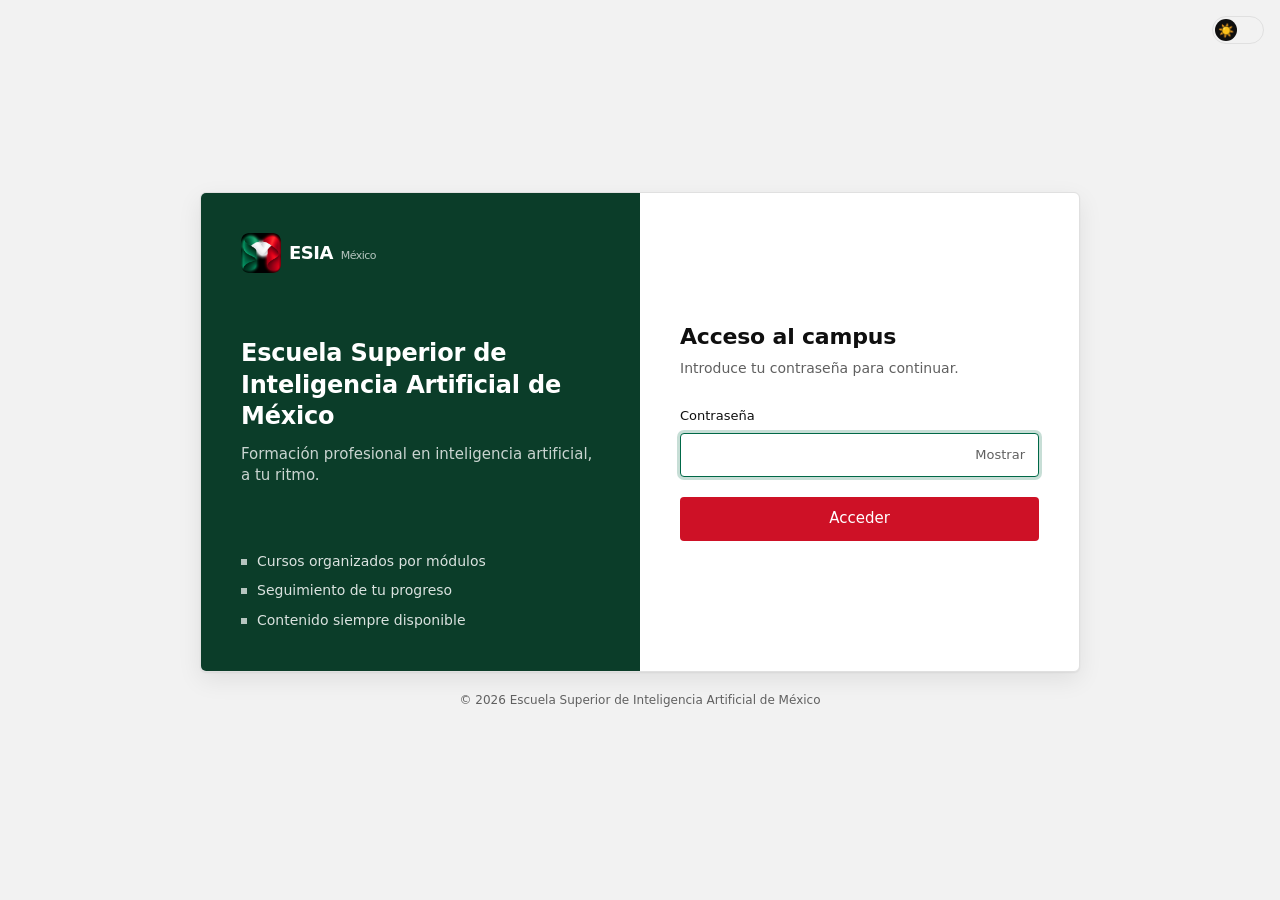
==== escuela.html @ 3054005b "Escuela Superior de IA de México: sitio basado en la de Paraguay Misma estructura y cursos, con text" ====
<!doctype html>
<html lang="es">
<head>
  <meta charset="utf-8">
  <meta name="viewport" content="width=device-width, initial-scale=1">
  <title>ESIA México · Escuela</title>
  <meta name="theme-color" content="#242527">
  <meta name="robots" content="noindex">
  <link rel="icon" href="assets/favicon.png" type="image/png">
  <link rel="apple-touch-icon" href="assets/apple-touch-icon.png">
  <link rel="stylesheet" href="css/styles.css">
  <script src="js/redirect.js"></script>
  <script src="js/theme.js"></script>
  <script src="js/auth.js"></script>
  <script>
    // Guardia de acceso: sin sesión, vuelve a la portada antes de pintar nada.
    if (!EsiaAuth.isLoggedIn()) { window.location.replace('index.html'); }
  </script>
</head>
<body class="school-page">
  <header class="topbar">
    <div class="topbar-left">
      <button id="menu-btn" class="icon-btn" aria-label="Menú" aria-controls="sidebar" aria-expanded="false">
        <svg viewBox="0 0 24 24" width="24" height="24"><path fill="currentColor" d="M3 6h18v2H3zm0 5h18v2H3zm0 5h18v2H3z"/></svg>
      </button>
      <a href="#/" class="brand" aria-label="Inicio">
        <img class="brand-logo" src="assets/logo.png" alt="" width="32" height="32">
        <span class="brand-text">ESIA <small>México</small></span>
      </a>
    </div>

    <form id="search-form" class="search" role="search">
      <span class="search-icon" aria-hidden="true">
        <svg viewBox="0 0 24 24" width="18" height="18" fill="none" stroke="currentColor" stroke-width="2" stroke-linecap="round" stroke-linejoin="round"><circle cx="11" cy="11" r="7"/><path d="m20 20-3.5-3.5"/></svg>
      </span>
      <input id="search" type="search" placeholder="Buscar lecciones" aria-label="Buscar lecciones" autocomplete="off" enterkeyhint="search">
      <button type="button" id="search-clear" class="search-clear" aria-label="Borrar búsqueda">×</button>
    </form>

    <div class="topbar-right">
      <button id="theme-btn" class="switch" type="button" role="switch" aria-checked="false" aria-label="Modo oscuro"><span class="switch-knob" aria-hidden="true"></span></button>
      <button id="logout-btn" class="btn btn-ghost" type="button">Salir</button>
    </div>
  </header>

  <div class="shell">
    <aside id="sidebar" class="sidebar" aria-label="Navegación"></aside>
    <div id="backdrop" class="backdrop" hidden></div>
    <main id="view" class="view" tabindex="-1"></main>
  </div>

  <noscript><p class="noscript">Esta plataforma necesita JavaScript.</p></noscript>

  <script src="js/data.js"></script>
  <script src="js/app.js"></script>
</body>
</html>
---- css/styles.css ----
:root {
  --bg: #242527;
  --surface: #2c2d30;
  --surface-2: #36373b;
  --surface-3: #4a4b50;
  --text: #f1f1f1;
  --text-dim: #b4b5ba;
  --red: #ce1126;
  --red-dark: #a50d1e;
  --blue: #3ea6ff;
  --accent: #1f9d63;
  --accent-deep: #0b3d29;
  --on-text: #242527;
  --topbar-bg: rgba(36, 37, 39, .95);
  --error: #ff6b81;
  --radius: 6px;
  --topbar-h: 56px;
  --sidebar-w: 240px;
}

*, *::before, *::after { box-sizing: border-box; }
html { -webkit-text-size-adjust: 100%; }
html { color-scheme: dark; }
html[data-theme="light"] {
  color-scheme: light;
  --bg: #ffffff;
  --surface: #ffffff;
  --surface-2: #f2f2f2;
  --surface-3: #e0e0e0;
  --text: #0f0f0f;
  --text-dim: #606060;
  --on-text: #ffffff;
  --topbar-bg: rgba(255, 255, 255, .95);
  --blue: #065fd4;
  --accent: #006847;
  --accent-deep: #0b3d29;
  --error: #c4001f;
}
body {
  margin: 0;
  background: var(--bg);
  color: var(--text);
  font-family: Roboto, "Segoe UI", system-ui, -apple-system, Arial, sans-serif;
  font-size: 14px;
  line-height: 1.4;
  -webkit-font-smoothing: antialiased;
  overflow-x: hidden;
  overflow-wrap: break-word;
}
a { color: inherit; text-decoration: none; }
img { display: block; max-width: 100%; }
h1, h2, h3, p { margin: 0; }
:focus-visible { outline: 2px solid var(--blue); outline-offset: 2px; }
[hidden] { display: none !important; }

/* ---------- Marca ---------- */
.brand { display: inline-flex; align-items: center; gap: 8px; font-weight: 700; letter-spacing: -0.5px; }
.brand-logo { width: 32px; height: 32px; object-fit: contain; flex: none; border-radius: 6px; }
.brand-text { font-size: 18px; }
.brand-text small { font-weight: 400; color: var(--text-dim); font-size: 11px; margin-left: 2px; }

/* ---------- Botones ---------- */
.btn {
  display: inline-flex; align-items: center; justify-content: center; gap: 6px;
  border: 0; border-radius: 6px; padding: 0 16px; min-height: 36px;
  font: inherit; font-weight: 500; cursor: pointer; transition: background .15s;
  text-align: center;
}
.btn-primary { background: var(--accent); color: #fff; }
.btn-primary:hover { background: var(--accent-deep); }
html:not([data-theme="light"]) .btn-primary:hover { background: #27b673; }
.btn-secondary { background: transparent; color: var(--text); border: 1px solid var(--surface-3); }
.btn-secondary:hover { background: var(--surface-2); }
.btn-ghost { background: transparent; color: var(--text); border: 1px solid var(--surface-3); }
.btn-ghost:hover { background: var(--surface-2); }
.btn-block { width: 100%; min-height: 44px; border-radius: 4px; font-size: 15px; }
.intro .btn-primary { background: var(--red); color: #fff; opacity: 1; }
.intro .btn-primary:hover { background: var(--red-dark); }
.icon-btn {
  display: grid; place-items: center; width: 40px; height: 40px; border: 0; border-radius: 50%;
  background: transparent; color: var(--text); cursor: pointer; font-size: 16px; flex: none;
}
.icon-btn:hover { background: var(--surface-2); }

/* ---------- Introducción ---------- */
.intro-page { min-height: 100vh; min-height: 100dvh; background: var(--surface-2); }
.intro {
  position: relative; min-height: 100vh; min-height: 100dvh; display: flex; flex-direction: column;
  align-items: center; justify-content: center; padding: 24px 16px;
}
.intro-card {
  display: grid; grid-template-columns: 1fr 1fr; width: 100%; max-width: 880px; min-height: 480px;
  background: var(--bg); border: 1px solid var(--surface-3); border-radius: 6px; overflow: hidden;
  box-shadow: 0 1px 2px rgba(0, 0, 0, .06), 0 8px 24px rgba(0, 0, 0, .08);
}
.intro-aside {
  display: flex; flex-direction: column; justify-content: space-between; gap: 32px; padding: 40px;
  background: var(--accent-deep); color: #fff;
}
.intro-aside .brand-text small { color: rgba(255, 255, 255, .7); }
.intro-aside .brand-logo { width: 40px; height: 40px; border-radius: 8px; }
.intro-aside h1 { font-size: 24px; line-height: 1.3; font-weight: 600; letter-spacing: -.2px; margin-bottom: 12px; }
.lead { color: rgba(255, 255, 255, .78); font-size: 15px; }
.intro-points { list-style: none; margin: 0; padding: 0; display: grid; gap: 10px; color: rgba(255, 255, 255, .85); font-size: 14px; }
.intro-points li { display: flex; align-items: center; gap: 10px; }
.intro-points li::before { content: ""; width: 6px; height: 6px; background: #fff; opacity: .7; flex: none; }
.intro-aside, .intro-main { min-width: 0; }
.intro-main { display: flex; flex-direction: column; justify-content: center; padding: 40px; }
.intro-main h2 { font-size: 22px; font-weight: 600; letter-spacing: -.2px; }
.intro-note { color: var(--text-dim); margin: 6px 0 28px; }
.gate label { display: block; font-weight: 500; font-size: 13px; margin-bottom: 8px; }
.gate-field { position: relative; display: flex; align-items: center; }
.gate input {
  width: 100%; height: 44px; padding: 0 84px 0 14px; border-radius: 4px;
  background: var(--bg); color: var(--text); border: 1px solid var(--surface-3); font: inherit; font-size: 16px;
}
.gate input:hover { border-color: var(--text-dim); }
.gate input:focus { outline: none; border-color: var(--accent); box-shadow: 0 0 0 3px color-mix(in srgb, var(--accent) 22%, transparent); }
.gate input[aria-invalid="true"] { border-color: var(--error); }
.gate-toggle {
  position: absolute; right: 4px; height: 36px; padding: 0 10px; border: 0; border-radius: 4px;
  background: transparent; color: var(--text-dim); font: inherit; font-size: 13px; cursor: pointer;
}
.gate-toggle:hover { color: var(--text); background: var(--surface-2); }
.gate-error { color: var(--error); margin-top: 10px; font-size: 13px; }
.gate .btn-block { margin-top: 20px; }
.intro-foot { margin-top: 20px; color: var(--text-dim); font-size: 12px; text-align: center; }
.shake { animation: shake .4s; }
@keyframes shake {
  20%, 60% { transform: translateX(-6px); }
  40%, 80% { transform: translateX(6px); }
}

/* ---------- Barra superior ---------- */
.topbar {
  position: fixed; inset: 0 0 auto 0; z-index: 30; height: var(--topbar-h);
  display: flex; align-items: center; justify-content: space-between; gap: 12px; padding: 0 16px;
  background: var(--topbar-bg); backdrop-filter: blur(8px); border-bottom: 1px solid var(--surface-3);
}
.topbar-left { display: flex; align-items: center; gap: 8px; }
.topbar-right { display: flex; align-items: center; gap: 8px; min-width: 100px; justify-content: flex-end; }
.search {
  position: relative; display: flex; align-items: center; flex: 0 1 560px; min-width: 0; height: 40px;
  background: var(--bg); border: 1px solid var(--surface-3); border-radius: 4px;
  transition: background .15s, border-color .15s, box-shadow .15s;
}
.search:hover { border-color: var(--text-dim); }
.search:focus-within {
  background: var(--bg); border-color: var(--accent); box-shadow: 0 0 0 3px color-mix(in srgb, var(--accent) 22%, transparent);
}
.search-icon { position: absolute; left: 14px; color: var(--text-dim); pointer-events: none; display: grid; }
.search input {
  flex: 1; min-width: 0; height: 100%; padding: 0 40px 0 44px; background: transparent; color: var(--text);
  border: 0; border-radius: 4px; font: inherit; font-size: 15px; appearance: none; -webkit-appearance: none;
}
.search input:focus { outline: none; }
.search input::placeholder { color: var(--text-dim); }
.search input::-webkit-search-cancel-button { display: none; }
.search-clear {
  position: absolute; right: 6px; width: 28px; height: 28px; border: 0; border-radius: 50%;
  background: transparent; color: var(--text-dim); cursor: pointer; font-size: 18px; line-height: 1;
}
.search-clear:hover { background: var(--surface-3); color: var(--text); }
.search:not(.has-value) .search-clear { display: none; }

/* ---------- Interruptor de tema ---------- */
.switch {
  position: relative; flex: none; width: 52px; height: 28px; padding: 0; border: 1px solid var(--surface-3);
  border-radius: 14px; background: var(--surface-2); cursor: pointer; transition: background .2s;
}
.switch-knob {
  position: absolute; top: 2px; left: 2px; width: 22px; height: 22px; border-radius: 50%;
  display: grid; place-items: center; font-size: 13px; line-height: 1;
  background: var(--text); color: var(--on-text); transition: transform .2s;
}
.switch[aria-checked="true"] .switch-knob { transform: translateX(24px); }
.intro-theme { position: absolute; top: 16px; right: 16px; z-index: 2; }

/* ---------- Estructura ---------- */
.shell { padding-top: var(--topbar-h); display: flex; min-height: 100vh; max-width: 100%; }
.sidebar {
  position: fixed; top: var(--topbar-h); bottom: 0; left: 0; width: var(--sidebar-w);
  padding: 12px; overflow-y: auto; background: var(--bg); z-index: 25;
}
.view { flex: 1; min-width: 0; max-width: 100%; margin-left: var(--sidebar-w); padding: 12px 24px 48px; outline: none; }
.sidebar-collapsed .sidebar { display: none; }
.sidebar-collapsed .view { margin-left: 0; }
.backdrop { position: fixed; inset: 0; background: rgba(0, 0, 0, .6); z-index: 20; }

.side-item {
  display: flex; align-items: center; gap: 12px; padding: 8px 12px; border-radius: 6px; line-height: 1.3;
}
.side-item:hover { background: var(--surface-2); }
.side-item.active { background: var(--surface-2); font-weight: 600; box-shadow: inset 3px 0 0 var(--accent); }
.side-logout { width: 100%; margin-top: 16px; border: 0; background: transparent; color: var(--text-dim); font: inherit; cursor: pointer; text-align: left; }
.side-num { flex: none; display: grid; place-items: center; width: 24px; height: 24px; border-radius: 4px; background: var(--surface-3); font-size: 12px; font-weight: 600; }
.side-item.active .side-num { background: var(--accent); color: #fff; }
.side-icon { width: 24px; text-align: center; flex: none; font-size: 18px; }
.side-label { display: grid; min-width: 0; }
.side-sub { color: var(--text-dim); font-size: 12px; }
.progress .progress-text { margin-top: 8px; }
.side-title { margin: 24px 12px 8px; font-weight: 600; font-size: 11px; letter-spacing: .08em; text-transform: uppercase; color: var(--text-dim); }
.side-title.current { color: var(--text); }
.chips-sub { padding-top: 0; }
.chips-sub .chip { background: transparent; border: 1px solid var(--surface-3); }
.chips-sub .chip.active { background: var(--text); border-color: var(--text); }
.progress { padding: 4px 12px; }


/* ---------- Contenido ---------- */
.view-title { font-size: 24px; font-weight: 700; margin: 8px 0 16px; letter-spacing: -.3px; }
.eyebrow { font-size: 11px; font-weight: 600; letter-spacing: .1em; text-transform: uppercase; color: var(--text-dim); }
.crumb { display: inline-block; margin: 4px 0 8px; color: var(--text-dim); font-weight: 500; }
.crumb:hover { color: var(--text); }
.empty { display: grid; justify-items: center; gap: 12px; padding: 80px 16px; color: var(--text-dim); text-align: center; }
.empty-icon { font-size: 48px; }
.thumb { position: relative; aspect-ratio: 16 / 9; border-radius: 4px; overflow: hidden; background: var(--surface-2); flex: none; }
.thumb img { width: 100%; height: 100%; object-fit: cover; }
.thumb-fallback { visibility: hidden; }
.thumb-sm { width: 128px; }

.bar { height: 4px; border-radius: 2px; background: var(--surface-3); overflow: hidden; }
.bar span { display: block; height: 100%; width: 0; background: var(--accent); transition: width .3s; }
.progress-block { display: grid; gap: 6px; margin: 12px 0; }
.progress-text { color: var(--text-dim); font-size: 12px; }

/* Inicio: continuar + cursos */
.resume {
  display: flex; align-items: center; gap: 16px; padding: 12px; margin-bottom: 20px;
  background: var(--bg); border: 1px solid var(--surface-3); border-left: 3px solid var(--accent); border-radius: var(--radius);
}
.resume:hover { background: var(--surface-2); }
.resume .lesson-text { flex: 1; }
.courses { display: grid; grid-template-columns: repeat(auto-fill, minmax(320px, 1fr)); gap: 16px; max-width: 1000px; }
.course-card { display: flex; flex-direction: column; padding: 24px; background: var(--bg); border: 1px solid var(--surface-3); border-top: 3px solid var(--accent); border-radius: 6px; }
.lead-line { color: var(--text-dim); margin: -8px 0 20px; font-size: 15px; }
.course-desc { color: var(--text-dim); margin-top: 6px; font-size: 14px; max-width: 60ch; }
.course-title { font-size: 18px; line-height: 1.3; margin-top: 4px; }
.course-meta { color: var(--text-dim); margin-top: 4px; }
.course-actions { display: flex; flex-wrap: wrap; gap: 8px; margin-top: auto; padding-top: 8px; }

/* Curso: módulos y lecciones numeradas */
.course-head { display: flex; align-items: flex-start; justify-content: space-between; gap: 16px; flex-wrap: wrap; max-width: 860px; margin-bottom: 8px; }
.course-head > div { flex: 1; min-width: 260px; }
.module { max-width: 860px; margin-top: 40px; }
.module-head { display: flex; align-items: flex-end; justify-content: space-between; gap: 12px; padding: 0 12px 12px; border-bottom: 2px solid var(--text); }
.module-title { font-size: 18px; font-weight: 600; margin-top: 4px; }
.count { color: var(--text-dim); font-weight: 600; font-variant-numeric: tabular-nums; }
.count.complete { color: var(--text); }
.count.complete::before { content: "✓ "; }

.lessons { list-style: none; margin: 0; padding: 0; }
.lesson { display: flex; align-items: center; gap: 12px; padding: 14px 12px; border-radius: 6px; }
.lesson:hover { background: var(--surface-2); }
.lesson.current { background: var(--surface-2); box-shadow: inset 3px 0 0 var(--accent); }
.lesson.current .lesson-title { font-weight: 600; }
.lesson-link { display: flex; align-items: center; gap: 16px; flex: 1; min-width: 0; }
.lesson-text { display: grid; gap: 2px; min-width: 0; }
.lesson-title { font-weight: 500; font-size: 15px; line-height: 1.45; }
.lesson-sub { color: var(--text-dim); font-size: 13px; }
.step { flex: none; width: 20px; text-align: center; color: var(--text-dim); font-size: 13px; font-weight: 500; font-variant-numeric: tabular-nums; }
.lesson.seen .lesson-title { color: var(--text-dim); }
.lesson.seen .thumb img { opacity: .55; }
.lessons-flat { max-width: 860px; }

/* Botón de visto: anillo fino; al marcar, solo una marca dibujada con trazo */
.check {
  position: relative; flex: none; width: 20px; height: 20px; padding: 0; margin-left: 4px;
  border: 1.5px solid var(--surface-3); border-radius: 50%; background: transparent; cursor: pointer;
  font-size: 0; color: var(--text); transition: border-color .15s, background .15s;
}
.check:hover { border-color: var(--text-dim); }
.check::after {
  content: ""; position: absolute; left: 5.5px; top: 2.5px; width: 4px; height: 8px;
  border: solid currentColor; border-width: 0 1.5px 1.5px 0; transform: rotate(45deg) scale(0);
  transition: transform .15s;
}
.check.on { border-color: var(--text); }
.check.on::after { transform: rotate(45deg) scale(1); }

/* Reproductor */
.watch { display: grid; grid-template-columns: minmax(0, 1fr) 380px; gap: 28px; max-width: 1600px; margin: 0 auto; }
.player { aspect-ratio: 16 / 9; border-radius: var(--radius); overflow: hidden; background: #000; margin-bottom: 14px; }
.player iframe { width: 100%; height: 100%; border: 0; display: block; }
.watch-title { font-size: 22px; overflow-wrap: anywhere; font-weight: 700; line-height: 1.3; margin: 4px 0; }
.watch-actions { display: flex; flex-wrap: wrap; align-items: center; gap: 8px; margin-top: 14px; }
.watch-nav { display: grid; grid-template-columns: 1fr 1fr; gap: 12px; margin-top: 24px; }
.nav-link { display: grid; gap: 2px; padding: 12px 14px; border-radius: var(--radius); background: var(--bg); border: 1px solid var(--surface-3); min-width: 0; }
.nav-link:hover { background: var(--surface-2); }
.nav-link small { color: var(--text-dim); font-weight: 600; }
.nav-link span { font-weight: 500; overflow: hidden; text-overflow: ellipsis; white-space: nowrap; }
.nav-next { text-align: right; grid-column: 2; }
.file-warning { margin-bottom: 12px; padding: 10px 14px; border-radius: var(--radius); background: var(--surface-2); border-left: 4px solid var(--accent); }

.queue { align-self: start; position: sticky; top: calc(var(--topbar-h) + 12px); max-height: calc(100vh - var(--topbar-h) - 24px); overflow-y: auto; padding: 0 4px 24px 0; }
.queue .crumb { margin-bottom: 16px; }
.queue-title { font-size: 18px; font-weight: 600; line-height: 1.35; }
.queue .progress-block { margin: 16px 0 8px; }
.queue-module { display: flex; justify-content: space-between; align-items: baseline; gap: 8px; margin: 32px 12px 8px; font-weight: 500; font-size: 13px; color: var(--text-dim); }
.queue-module span:first-child { letter-spacing: .02em; }
.lessons-compact .lesson { padding: 12px 12px; }
.lessons-compact .lesson-link { gap: 14px; }
.lessons-compact .lesson-title { font-size: 14px; line-height: 1.45; font-weight: 400; }
.lessons-compact .lesson.current .lesson-title { font-weight: 600; }

.noscript { padding: 24px; text-align: center; }

/* ---------- Responsive ---------- */
@media (max-width: 1200px) {
  .watch { grid-template-columns: 1fr; }
  .queue { position: static; max-height: none; }
}
@media (max-width: 1000px) {
  .topbar-right { min-width: 0; }
  .sidebar { transform: translateX(-100%); transition: transform .2s; box-shadow: 4px 0 20px rgba(0, 0, 0, .5); }
  .menu-open .sidebar { transform: none; }
  .view { margin-left: 0; padding: 8px 16px 40px; }
  .sidebar-collapsed .sidebar { display: block; }
}
@media (max-width: 640px) {
  :root { --topbar-h: 52px; }
  .topbar { padding: 0 8px; gap: 6px; padding-left: max(8px, env(safe-area-inset-left)); padding-right: max(8px, env(safe-area-inset-right)); }
  .topbar-left { gap: 2px; flex: none; }
  .brand-text { display: none; }
  .search { flex: 1 1 auto; min-width: 0; }
  .search input { font-size: 16px; }
  .topbar-right { min-width: 0; flex: none; }
  .topbar-right > .btn { display: none; }
  .sidebar { width: min(86vw, 320px); }
  .view { padding: 8px 16px 40px; }
  .view-title { font-size: 21px; }
  .courses { grid-template-columns: minmax(0, 1fr); }
  .course-card { padding: 16px; }
  .course-head { flex-direction: column; }
  .course-head > div { min-width: 0; width: 100%; }
  .course-head > .btn { width: 100%; }
  .resume { flex-wrap: wrap; }
  .resume .thumb-sm { display: none; }
  .resume .btn { width: 100%; }
  .module { margin-top: 28px; }
  .module-head, .lesson { padding-left: 4px; padding-right: 4px; }
  .lesson-link { gap: 10px; }
  .lesson .thumb-sm { width: 84px; }
  .lessons-compact .lesson .thumb-sm { display: none; }
  .check { width: 24px; height: 24px; }
  .check::after { left: 7.5px; top: 4px; }
  .watch { gap: 20px; }
  .player { border-radius: 0; margin-left: -16px; margin-right: -16px; }
  .watch-title { font-size: 19px; }
  .watch-actions { flex-direction: column; align-items: stretch; }
  .watch-actions .btn { width: 100%; min-height: 44px; }
  .watch-nav { grid-template-columns: minmax(0, 1fr); }
  .nav-next { grid-column: auto; text-align: left; }
  .nav-link span { white-space: normal; }
  .intro { padding: 16px 12px; justify-content: flex-start; padding-top: 56px; }
  .intro-card { grid-template-columns: minmax(0, 1fr); min-height: 0; }
  .intro-aside, .intro-main { padding: 24px 20px; }
  .intro-aside { gap: 20px; }
  .intro-aside h1 { font-size: 20px; }
  .gate input { font-size: 16px; }
}
@media (prefers-reduced-motion: reduce) {
  * { animation: none !important; transition: none !important; }
}
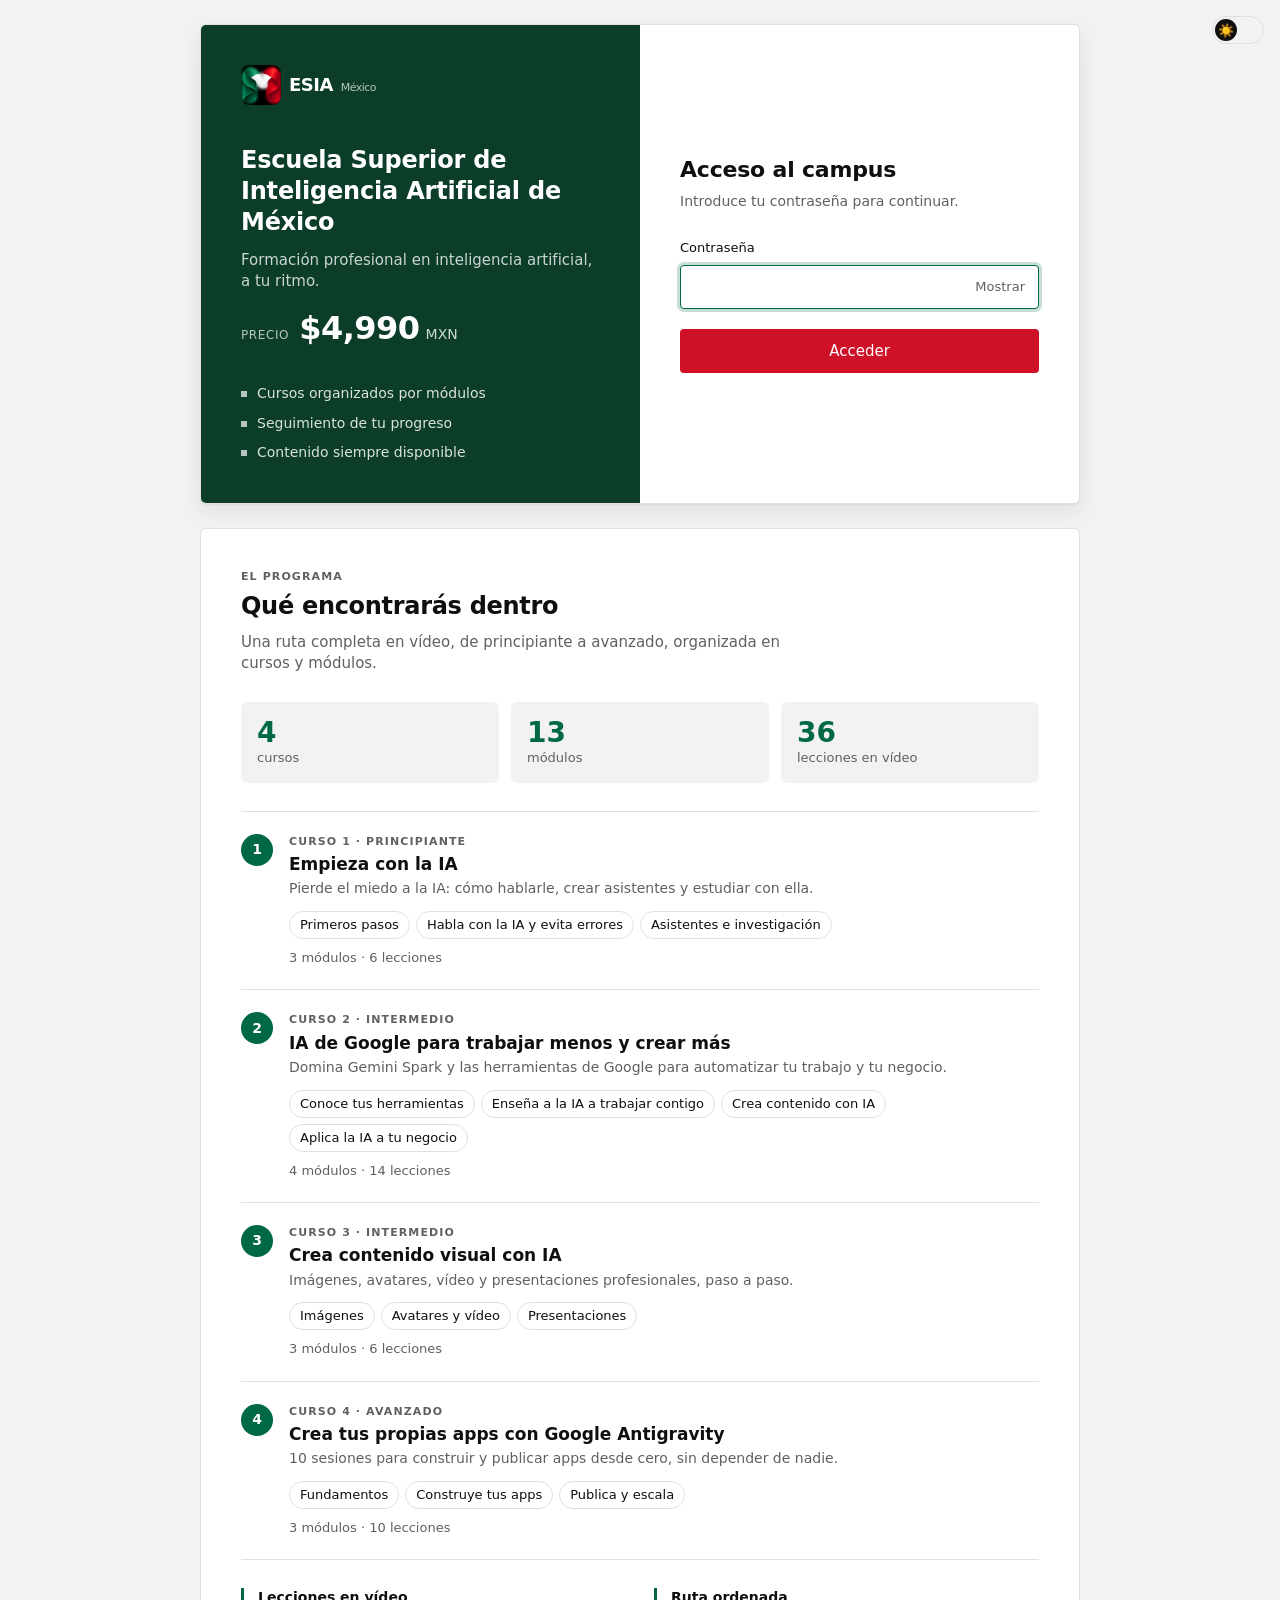
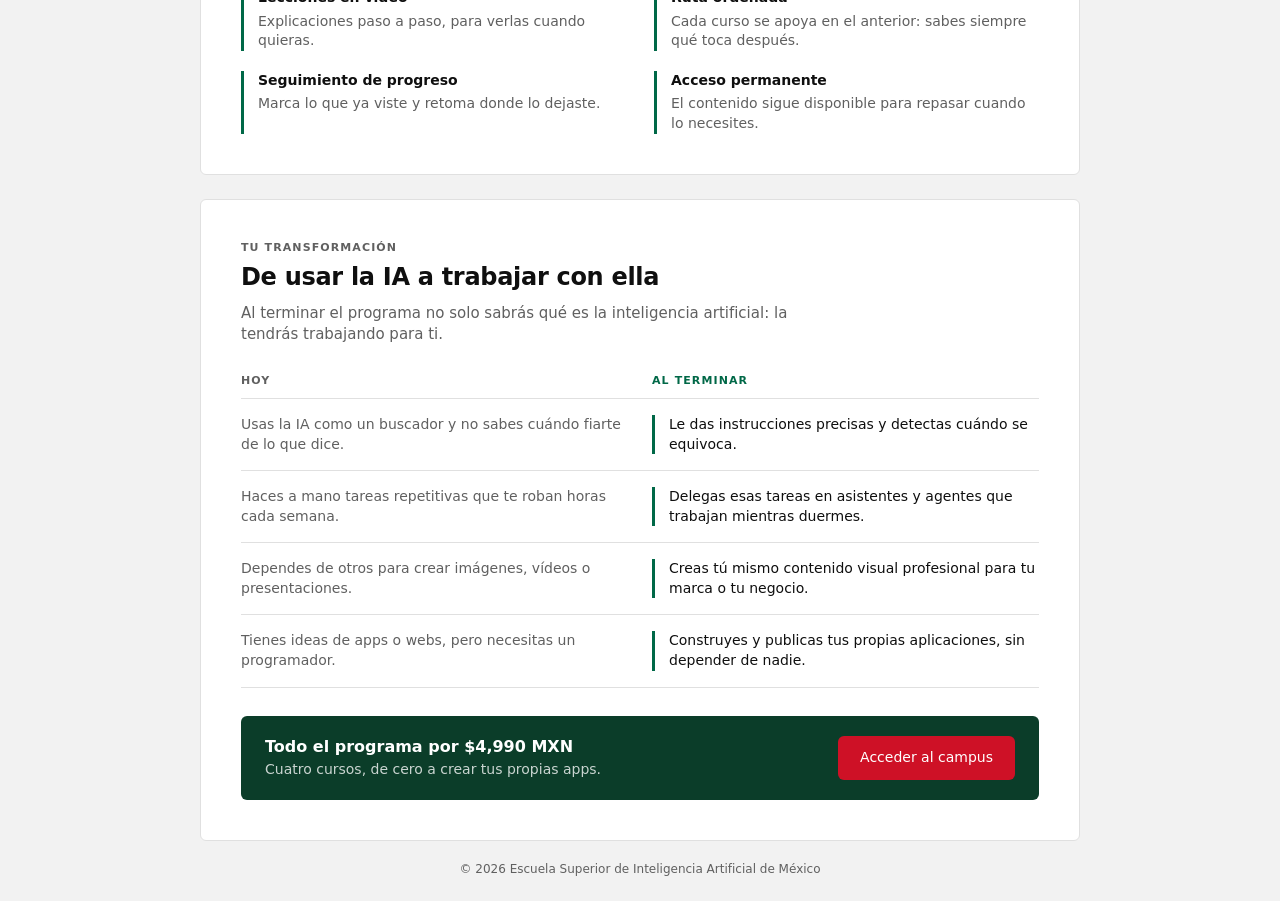
==== commit 6fefa242: "Fuerza a recargar el logo nuevo (evita la caché del navegador) Co-Authored-By: Claude Opus 5.5 <nore" ====
--- a/escuela.html
+++ b/escuela.html
@@ -6,8 +6,8 @@
   <title>ESIA México · Escuela</title>
   <meta name="theme-color" content="#242527">
   <meta name="robots" content="noindex">
-  <link rel="icon" href="assets/favicon.png" type="image/png">
-  <link rel="apple-touch-icon" href="assets/apple-touch-icon.png">
+  <link rel="icon" href="assets/favicon.png?v=3" type="image/png">
+  <link rel="apple-touch-icon" href="assets/apple-touch-icon.png?v=3">
   <link rel="stylesheet" href="css/styles.css">
   <script src="js/redirect.js"></script>
   <script src="js/theme.js"></script>
@@ -24,7 +24,7 @@
         <svg viewBox="0 0 24 24" width="24" height="24"><path fill="currentColor" d="M3 6h18v2H3zm0 5h18v2H3zm0 5h18v2H3z"/></svg>
       </button>
       <a href="#/" class="brand" aria-label="Inicio">
-        <img class="brand-logo" src="assets/logo.png" alt="" width="32" height="32">
+        <img class="brand-logo" src="assets/logo.png?v=3" alt="" width="32" height="32">
         <span class="brand-text">ESIA <small>México</small></span>
       </a>
     </div>
--- a/css/styles.css
+++ b/css/styles.css
@@ -101,6 +101,10 @@
 .intro-aside .brand-logo { width: 40px; height: 40px; border-radius: 8px; }
 .intro-aside h1 { font-size: 24px; line-height: 1.3; font-weight: 600; letter-spacing: -.2px; margin-bottom: 12px; }
 .lead { color: rgba(255, 255, 255, .78); font-size: 15px; }
+.intro-price { display: flex; align-items: baseline; gap: 6px; margin-top: 20px; }
+.intro-price span { font-size: 12px; text-transform: uppercase; letter-spacing: .6px; color: rgba(255, 255, 255, .7); margin-right: 4px; }
+.intro-price strong { font-size: 32px; font-weight: 700; letter-spacing: -.5px; line-height: 1; }
+.intro-price small { font-size: 14px; font-weight: 500; color: rgba(255, 255, 255, .8); }
 .intro-points { list-style: none; margin: 0; padding: 0; display: grid; gap: 10px; color: rgba(255, 255, 255, .85); font-size: 14px; }
 .intro-points li { display: flex; align-items: center; gap: 10px; }
 .intro-points li::before { content: ""; width: 6px; height: 6px; background: #fff; opacity: .7; flex: none; }
@@ -124,6 +128,47 @@
 .gate-toggle:hover { color: var(--text); background: var(--surface-2); }
 .gate-error { color: var(--error); margin-top: 10px; font-size: 13px; }
 .gate .btn-block { margin-top: 20px; }
+/* ---------- Portada: programa y transformación ---------- */
+.info {
+  width: 100%; max-width: 880px; margin-top: 24px; padding: 40px;
+  background: var(--bg); border: 1px solid var(--surface-3); border-radius: 6px;
+}
+.info-title { font-size: 24px; font-weight: 700; letter-spacing: -.3px; margin-top: 6px; }
+.info-lead { color: var(--text-dim); font-size: 15px; margin-top: 8px; max-width: 60ch; }
+.program-stats { display: grid; grid-template-columns: repeat(3, minmax(0, 1fr)); gap: 12px; margin: 28px 0; }
+.program-stats div { display: flex; flex-direction: column-reverse; padding: 16px; background: var(--surface-2); border-radius: 6px; }
+.program-stats dt { color: var(--text-dim); font-size: 13px; }
+.program-stats dd { margin: 0; font-size: 28px; font-weight: 700; color: var(--accent); line-height: 1.1; }
+.program-list { list-style: none; margin: 0; padding: 0; border-top: 1px solid var(--surface-3); }
+.program-item { display: flex; gap: 16px; padding: 22px 0; border-bottom: 1px solid var(--surface-3); }
+.program-num {
+  flex: none; display: grid; place-items: center; width: 32px; height: 32px; border-radius: 50%;
+  background: var(--accent); color: #fff; font-weight: 700;
+}
+.program-body { min-width: 0; }
+.program-title { font-size: 17px; line-height: 1.3; margin: 4px 0 0; }
+.program-desc { color: var(--text-dim); margin-top: 4px; }
+.program-modules { display: flex; flex-wrap: wrap; gap: 6px; list-style: none; margin: 12px 0 0; padding: 0; }
+.program-modules li { padding: 4px 10px; border: 1px solid var(--surface-3); border-radius: 999px; font-size: 13px; }
+.program-meta { color: var(--text-dim); font-size: 13px; margin-top: 10px; }
+.includes { display: grid; grid-template-columns: repeat(2, minmax(0, 1fr)); gap: 20px 28px; list-style: none; margin: 28px 0 0; padding: 0; }
+.includes li { display: flex; flex-direction: column; gap: 4px; padding-left: 14px; border-left: 3px solid var(--accent); }
+.includes span { color: var(--text-dim); }
+.change-head, .change-list li { display: grid; grid-template-columns: minmax(0, 1fr) minmax(0, 1fr); gap: 24px; }
+.change-head { margin-top: 28px; padding-bottom: 10px; border-bottom: 1px solid var(--surface-3); font-size: 11px; font-weight: 600; letter-spacing: .1em; text-transform: uppercase; color: var(--text-dim); }
+.change-head span + span { color: var(--accent); }
+.change-list { list-style: none; margin: 0; padding: 0; }
+.change-list li { padding: 16px 0; border-bottom: 1px solid var(--surface-3); }
+.change-list p:first-child { color: var(--text-dim); }
+.change-list p:last-child { font-weight: 500; padding-left: 14px; border-left: 3px solid var(--accent); }
+.change-label { display: none; }
+.info-cta {
+  display: flex; align-items: center; justify-content: space-between; gap: 16px; flex-wrap: wrap;
+  margin-top: 28px; padding: 20px 24px; background: var(--accent-deep); color: #fff; border-radius: 6px;
+}
+.info-cta p { display: flex; flex-direction: column; gap: 2px; font-size: 16px; }
+.info-cta span { font-size: 14px; color: rgba(255, 255, 255, .78); }
+.info-cta .btn-primary { min-height: 44px; padding: 0 22px; }
 .intro-foot { margin-top: 20px; color: var(--text-dim); font-size: 12px; text-align: center; }
 .shake { animation: shake .4s; }
 @keyframes shake {
@@ -357,6 +402,18 @@
   .intro-aside, .intro-main { padding: 24px 20px; }
   .intro-aside { gap: 20px; }
   .intro-aside h1 { font-size: 20px; }
+  .info { padding: 24px 20px; margin-top: 16px; }
+  .info-title { font-size: 20px; }
+  .program-stats { gap: 8px; }
+  .program-stats div { padding: 12px; }
+  .program-stats dd { font-size: 22px; }
+  .program-item { gap: 12px; }
+  .includes { grid-template-columns: minmax(0, 1fr); }
+  .change-head { display: none; }
+  .change-list li { grid-template-columns: minmax(0, 1fr); gap: 10px; }
+  .change-label { display: block; font-size: 11px; font-weight: 600; letter-spacing: .1em; text-transform: uppercase; margin-bottom: 2px; }
+  .change-list p:last-child .change-label { color: var(--accent); }
+  .info-cta .btn { width: 100%; }
   .gate input { font-size: 16px; }
 }
 @media (prefers-reduced-motion: reduce) {
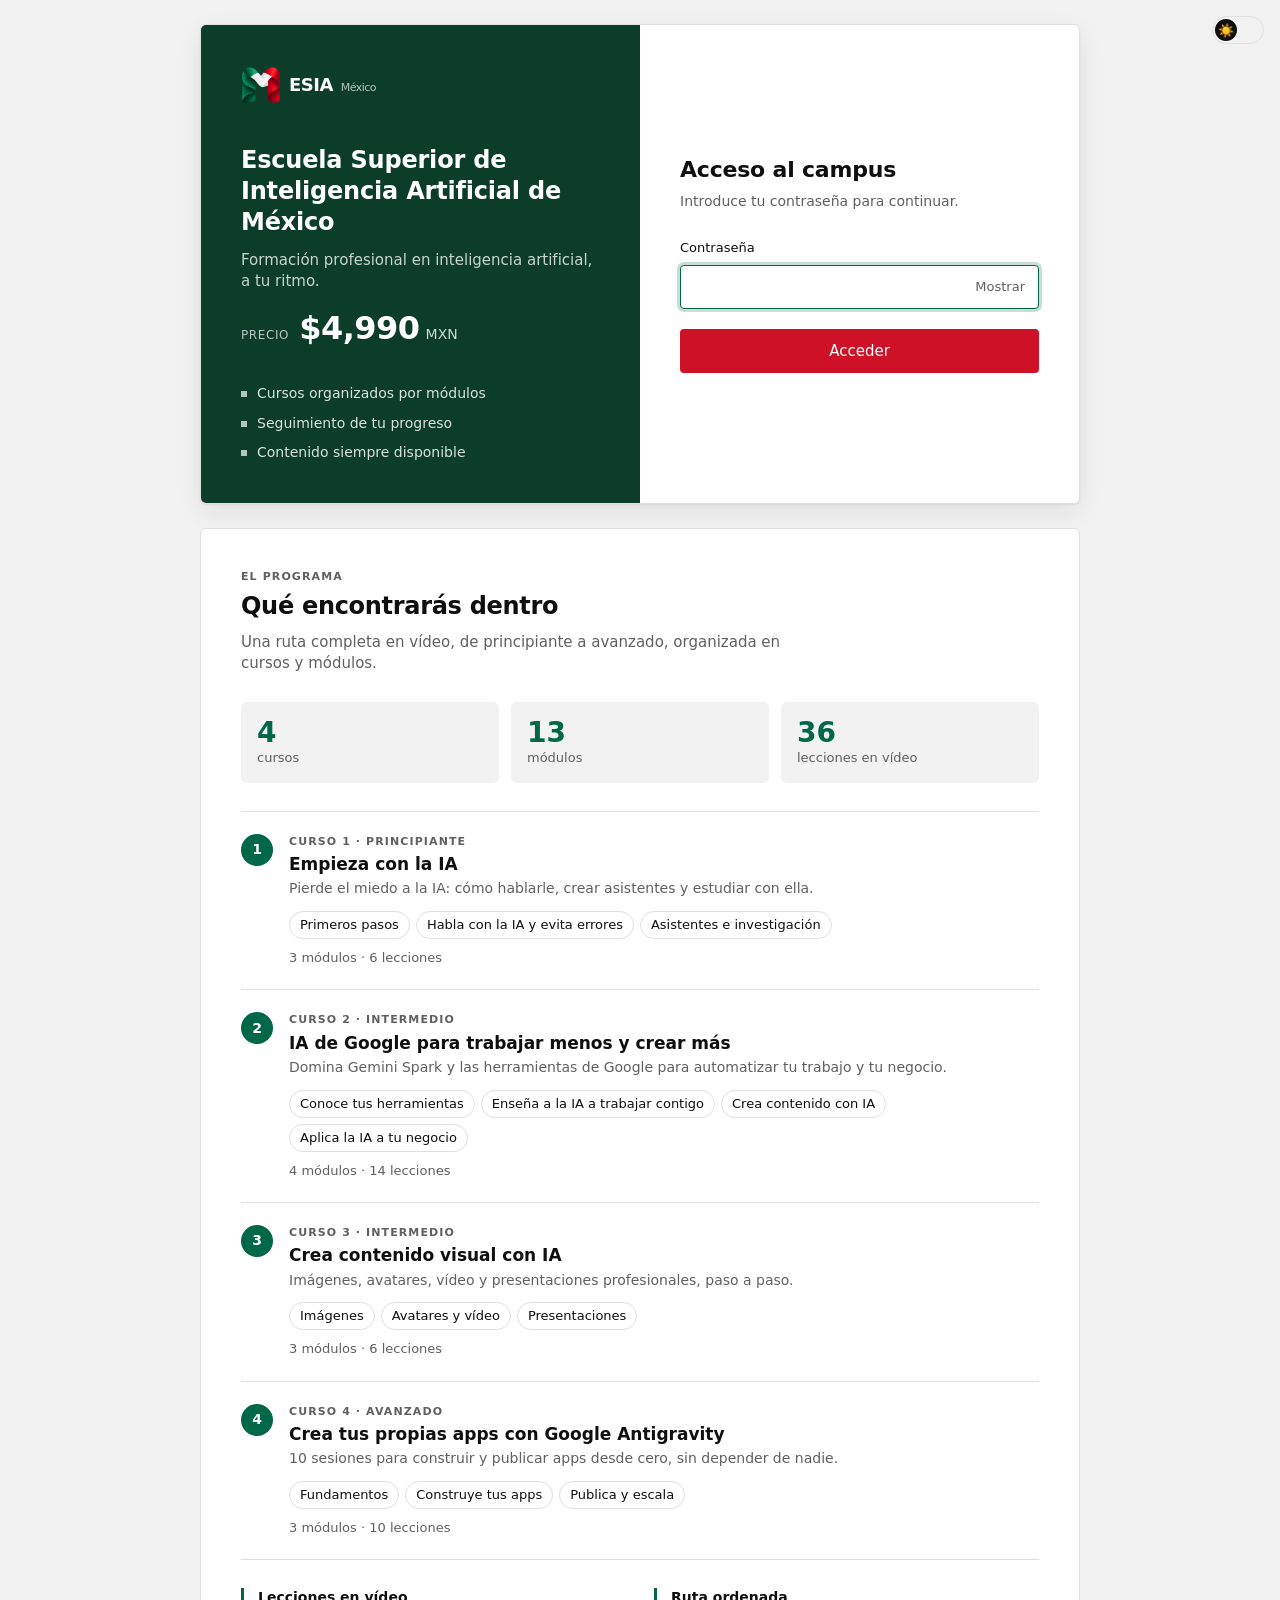
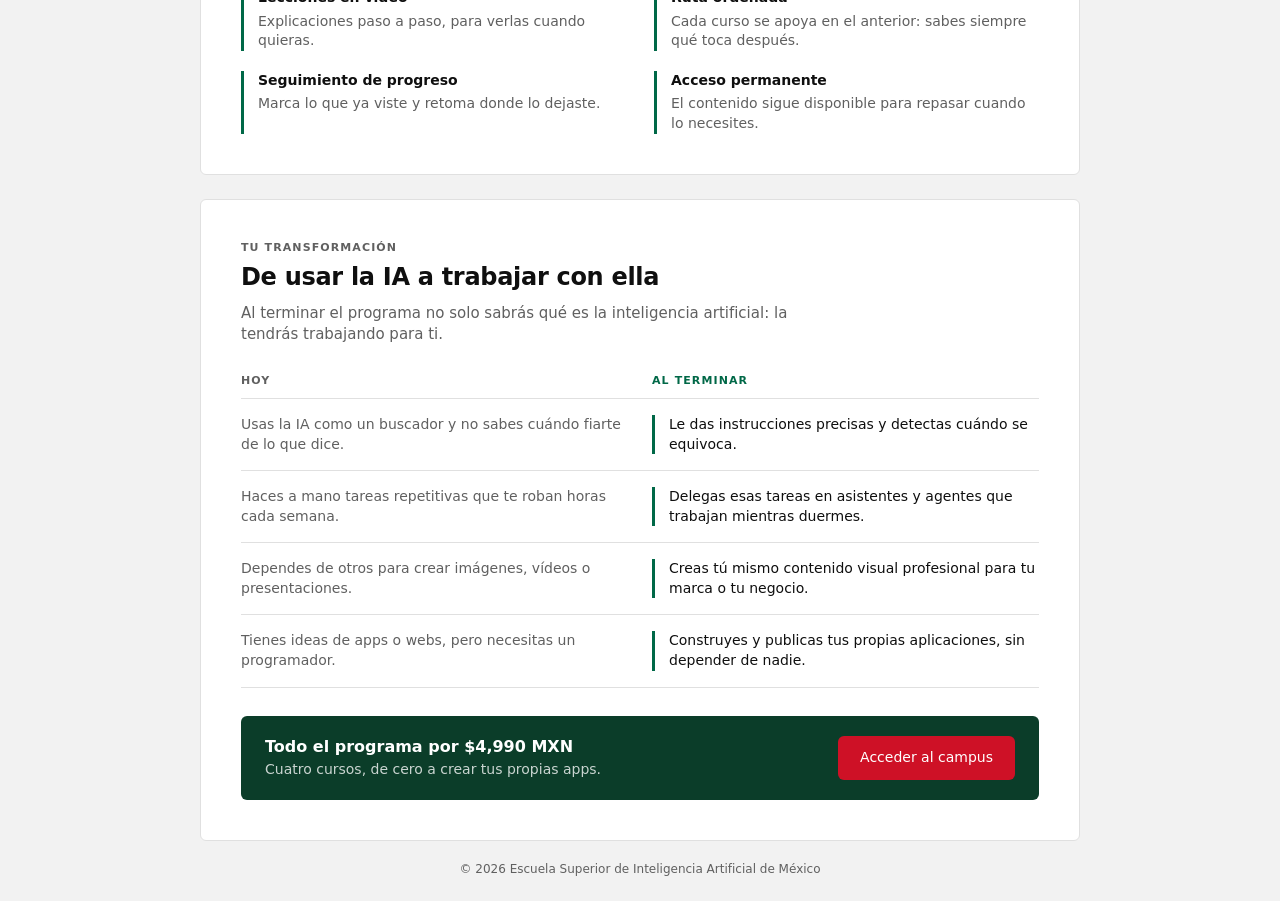
==== commit 07713496: "Logo recortado sin fondo ni halo en todos los iconos Co-Authored-By: Claude Opus 5.5 <noreply@anthro" ====
--- a/escuela.html
+++ b/escuela.html
@@ -6,8 +6,8 @@
   <title>ESIA México · Escuela</title>
   <meta name="theme-color" content="#242527">
   <meta name="robots" content="noindex">
-  <link rel="icon" href="assets/favicon.png?v=3" type="image/png">
-  <link rel="apple-touch-icon" href="assets/apple-touch-icon.png?v=3">
+  <link rel="icon" href="assets/favicon.png?v=4" type="image/png">
+  <link rel="apple-touch-icon" href="assets/apple-touch-icon.png?v=4">
   <link rel="stylesheet" href="css/styles.css">
   <script src="js/redirect.js"></script>
   <script src="js/theme.js"></script>
@@ -24,7 +24,7 @@
         <svg viewBox="0 0 24 24" width="24" height="24"><path fill="currentColor" d="M3 6h18v2H3zm0 5h18v2H3zm0 5h18v2H3z"/></svg>
       </button>
       <a href="#/" class="brand" aria-label="Inicio">
-        <img class="brand-logo" src="assets/logo.png?v=3" alt="" width="32" height="32">
+        <img class="brand-logo" src="assets/logo.png?v=4" alt="" width="32" height="32">
         <span class="brand-text">ESIA <small>México</small></span>
       </a>
     </div>
--- a/css/styles.css
+++ b/css/styles.css
@@ -55,7 +55,7 @@
 
 /* ---------- Marca ---------- */
 .brand { display: inline-flex; align-items: center; gap: 8px; font-weight: 700; letter-spacing: -0.5px; }
-.brand-logo { width: 32px; height: 32px; object-fit: contain; flex: none; border-radius: 6px; }
+.brand-logo { width: 32px; height: 32px; object-fit: contain; flex: none; }
 .brand-text { font-size: 18px; }
 .brand-text small { font-weight: 400; color: var(--text-dim); font-size: 11px; margin-left: 2px; }
 
@@ -98,7 +98,7 @@
   background: var(--accent-deep); color: #fff;
 }
 .intro-aside .brand-text small { color: rgba(255, 255, 255, .7); }
-.intro-aside .brand-logo { width: 40px; height: 40px; border-radius: 8px; }
+.intro-aside .brand-logo { width: 40px; height: 40px; }
 .intro-aside h1 { font-size: 24px; line-height: 1.3; font-weight: 600; letter-spacing: -.2px; margin-bottom: 12px; }
 .lead { color: rgba(255, 255, 255, .78); font-size: 15px; }
 .intro-price { display: flex; align-items: baseline; gap: 6px; margin-top: 20px; }
